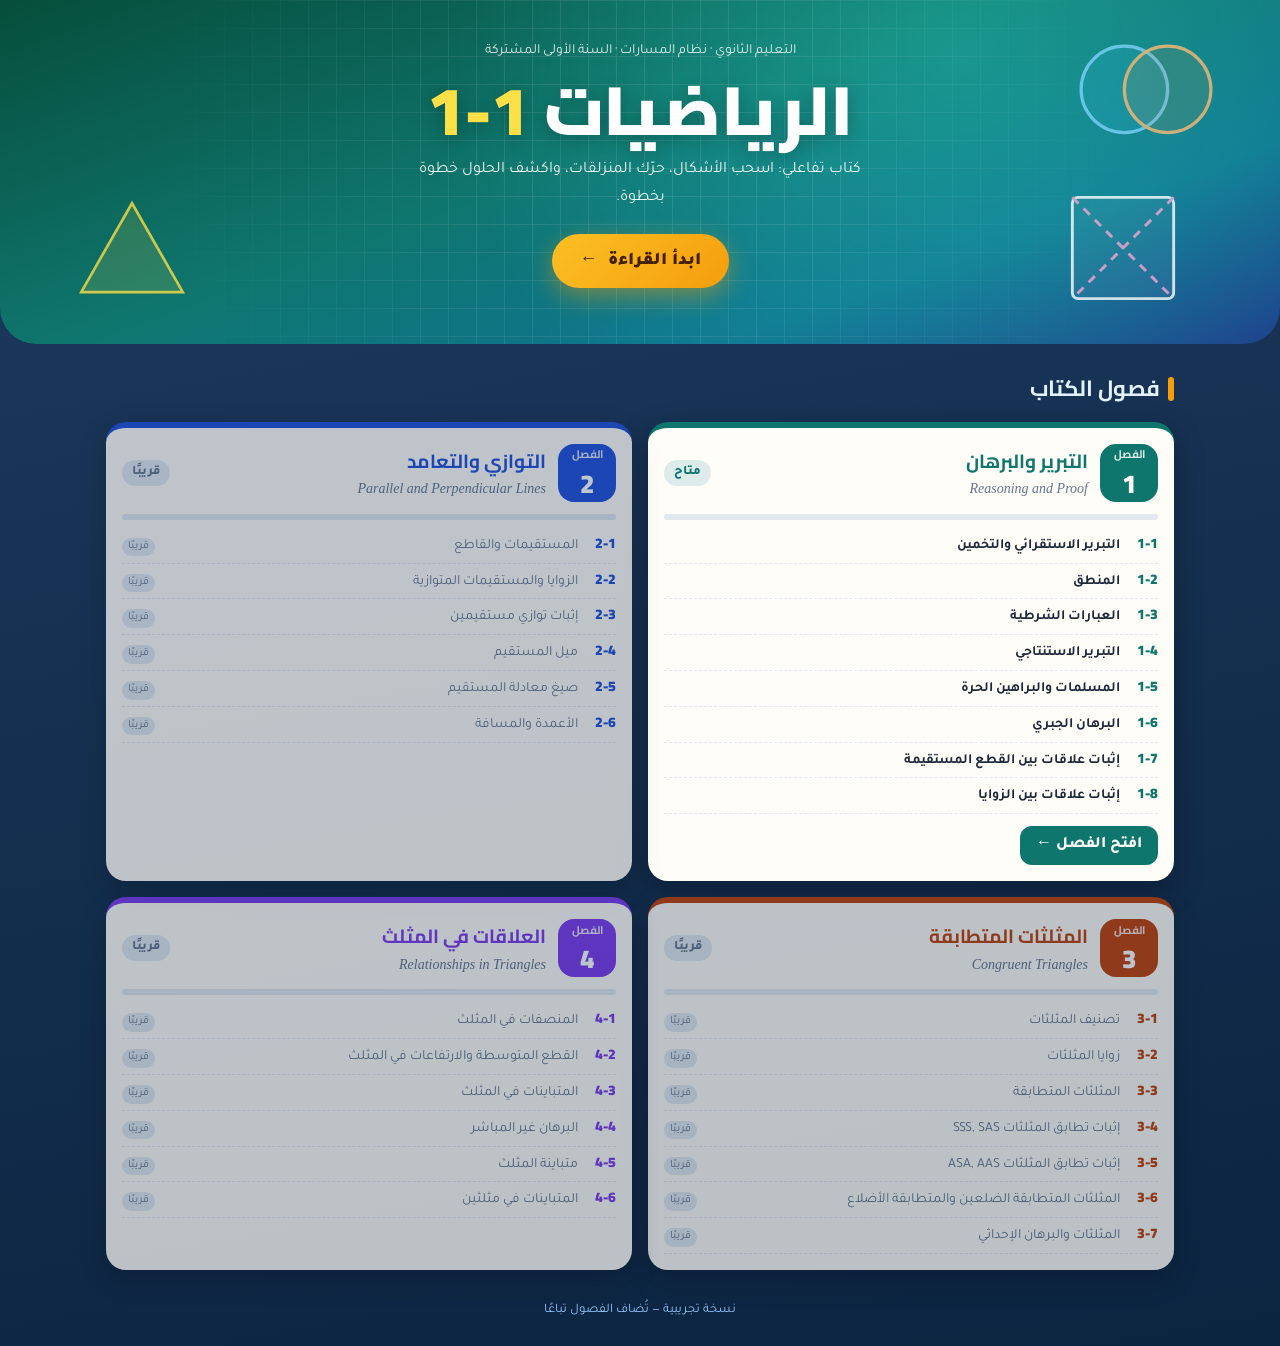
==== index.html @ b1181e98 "Interactive Math 1-1 book: chapter 1 complete Home index, chapter 1 (lessons 1-1 to 1-8) with page-c" ====
<!doctype html>
<html lang="ar" dir="rtl">
<head>
<meta charset="utf-8">
<meta name="viewport" content="width=device-width, initial-scale=1, viewport-fit=cover">
<meta name="theme-color" content="#064e3b">
<title>الرياضيات 1-1 — الكتاب التفاعلي</title>
<link rel="preconnect" href="https://fonts.googleapis.com">
<link rel="preconnect" href="https://fonts.gstatic.com" crossorigin>
<link href="https://fonts.googleapis.com/css2?family=Cairo:wght@600;800;900&family=Tajawal:wght@400;500;700;800&display=swap" rel="stylesheet">
<link rel="stylesheet" href="css/home.css">
</head>
<body>

<header class="hero">
  <div class="hero-grid" aria-hidden="true"></div>
  <svg class="hs h1" viewBox="0 0 104 92" aria-hidden="true"><polygon points="4,88 52,4 100,88" fill="rgba(253,224,71,.16)" stroke="#fde047" stroke-width="2.5"/></svg>
  <svg class="hs h2" viewBox="0 0 110 76" aria-hidden="true"><circle cx="38" cy="38" r="34" fill="rgba(56,189,248,.16)" stroke="#7dd3fc" stroke-width="2.5"/><circle cx="72" cy="38" r="34" fill="rgba(251,146,60,.14)" stroke="#fdba74" stroke-width="2.5"/></svg>
  <svg class="hs h3" viewBox="0 0 76 76" aria-hidden="true"><rect x="3" y="3" width="70" height="70" rx="4" fill="rgba(255,255,255,.06)" stroke="#fff" stroke-width="2"/><line x1="3" y1="3" x2="73" y2="73" stroke="#f9a8d4" stroke-width="2" stroke-dasharray="6 5"/><line x1="73" y1="3" x2="3" y2="73" stroke="#f9a8d4" stroke-width="2" stroke-dasharray="6 5"/></svg>
  <div class="hero-in">
    <div class="eyebrow">التعليم الثانوي · نظام المسارات · السنة الأولى المشتركة</div>
    <h1>الرياضيات <span>1-1</span></h1>
    <p class="lead">كتاب تفاعلي: اسحب الأشكال، حرّك المنزلقات، واكشف الحلول خطوة بخطوة.</p>
    <a class="continue" id="continue" href="chapter-1.html">ابدأ القراءة <span>←</span></a>
  </div>
</header>

<main class="wrap">
  <h2 class="title">فصول الكتاب</h2>
  <div class="chapters" id="chapters"></div>
</main>

<footer class="foot">نسخة تجريبية — تُضاف الفصول تباعًا</footer>

<script>
/* ===== Chapter list. To publish a new chapter: set its `file` (and lessons' `live: true`). ===== */
const CHAPTERS = [
  { no: 1, title: 'التبرير والبرهان', en: 'Reasoning and Proof', color: '#0f766e', file: 'chapter-1.html',
    lessons: [['1-1', 'التبرير الاستقرائي والتخمين', true], ['1-2', 'المنطق', true], ['1-3', 'العبارات الشرطية', true], ['1-4', 'التبرير الاستنتاجي', true], ['1-5', 'المسلمات والبراهين الحرة', true], ['1-6', 'البرهان الجبري', true], ['1-7', 'إثبات علاقات بين القطع المستقيمة', true], ['1-8', 'إثبات علاقات بين الزوايا', true]] },
  { no: 2, title: 'التوازي والتعامد', en: 'Parallel and Perpendicular Lines', color: '#1d4ed8', file: null,
    lessons: [['2-1', 'المستقيمات والقاطع'], ['2-2', 'الزوايا والمستقيمات المتوازية'], ['2-3', 'إثبات توازي مستقيمين'], ['2-4', 'ميل المستقيم'], ['2-5', 'صيغ معادلة المستقيم'], ['2-6', 'الأعمدة والمسافة']] },
  { no: 3, title: 'المثلثات المتطابقة', en: 'Congruent Triangles', color: '#c2410c', file: null,
    lessons: [['3-1', 'تصنيف المثلثات'], ['3-2', 'زوايا المثلثات'], ['3-3', 'المثلثات المتطابقة'], ['3-4', 'إثبات تطابق المثلثات SSS, SAS'], ['3-5', 'إثبات تطابق المثلثات ASA, AAS'], ['3-6', 'المثلثات المتطابقة الضلعين والمتطابقة الأضلاع'], ['3-7', 'المثلثات والبرهان الإحداثي']] },
  { no: 4, title: 'العلاقات في المثلث', en: 'Relationships in Triangles', color: '#7c3aed', file: null,
    lessons: [['4-1', 'المنصفات في المثلث'], ['4-2', 'القطع المتوسطة والارتفاعات في المثلث'], ['4-3', 'المتباينات في المثلث'], ['4-4', 'البرهان غير المباشر'], ['4-5', 'متباينة المثلث'], ['4-6', 'المتباينات في مثلثين']] },
];

function progress(no) {
  try {
    const max = +localStorage.getItem(`ib.ch${no}.max`) || 0, total = +localStorage.getItem(`ib.ch${no}.pages`) || 0;
    return total ? Math.min(100, Math.round(max / total * 100)) : 0;
  } catch (e) { return 0; }
}

const list = document.getElementById('chapters');
let resume = null;
CHAPTERS.forEach((ch) => {
  const live = !!ch.file, pct = live ? progress(ch.no) : 0;
  if (live && pct > 0 && pct < 100 && !resume) resume = ch;
  const el = document.createElement(live ? 'a' : 'div');
  el.className = 'chapter' + (live ? '' : ' soon');
  el.style.setProperty('--c', ch.color);
  if (live) el.href = ch.file;
  el.innerHTML = `
    <div class="ch-top">
      <div class="ch-no"><small>الفصل</small>${ch.no}</div>
      <div class="ch-name"><h3>${ch.title}</h3><i>${ch.en}</i></div>
      <span class="ch-status">${live ? (pct ? pct + '%' : 'متاح') : 'قريبًا'}</span>
    </div>
    <div class="bar"><i style="width:${pct}%"></i></div>
    <ul>${ch.lessons.map(([n, t, ok]) => `<li class="${ok ? 'ok' : ''}"><span class="ln">${n}</span>${t}${ok ? '' : ' <em>قريبًا</em>'}</li>`).join('')}</ul>
    ${live ? `<span class="go">${pct ? 'تابع القراءة' : 'افتح الفصل'} ←</span>` : ''}`;
  list.appendChild(el);
});
if (resume) {
  const c = document.getElementById('continue');
  c.href = resume.file;
  c.firstChild.textContent = `تابع: الفصل ${resume.no} `;
}
</script>
</body>
</html>
---- css/home.css ----
/* ===== Book home page (chapter index) — shares the palette of book.css ===== */
:root {
  --paper: #fffdf7; --ink: #1e293b; --muted: #64748b; --line: #e2e8f0;
  --teal: #0f766e; --orange: #f59e0b; --desk-1: #1e3a5f; --desk-2: #0b2440;
}
* { box-sizing: border-box; }
body {
  margin: 0; font-family: "Tajawal", "Cairo", "Geeza Pro", "Segoe UI", Tahoma, sans-serif; font-size: 16px; line-height: 1.7;
  color: var(--ink); background: linear-gradient(170deg, var(--desk-1), var(--desk-2)); min-height: 100dvh;
}
a { color: inherit; }

.hero {
  position: relative; overflow: hidden; color: #fff; text-align: center;
  padding: calc(40px + env(safe-area-inset-top, 0px)) 20px 56px;
  background: radial-gradient(circle at 75% 15%, rgba(45, 212, 191, .35), transparent 50%),
              linear-gradient(160deg, #064e3b 0%, #0f766e 45%, #0e7490 75%, #1e3a8a 100%);
  border-radius: 0 0 36px 36px;
}
.hero-grid {
  position: absolute; inset: 0; opacity: .14;
  background-image: linear-gradient(rgba(255,255,255,.7) 1px, transparent 1px), linear-gradient(90deg, rgba(255,255,255,.7) 1px, transparent 1px);
  background-size: 28px 28px;
  -webkit-mask-image: radial-gradient(circle at 50% 45%, #000 20%, transparent 75%); mask-image: radial-gradient(circle at 50% 45%, #000 20%, transparent 75%);
}
.hs { position: absolute; width: clamp(54px, 12vw, 110px); opacity: .8; animation: float 8s ease-in-out infinite; }
.h1 { bottom: 14%; left: 6%; }
.h2 { top: 12%; right: 5%; width: clamp(70px, 15vw, 140px); animation-delay: -3s; }
.h3 { bottom: 12%; right: 8%; animation-delay: -5s; }
@keyframes float { 50% { transform: translateY(-10px) rotate(4deg); } }
.hero-in { position: relative; max-width: 640px; margin: 0 auto; }
.eyebrow { font-size: 14px; opacity: .85; }
.hero h1 { font-family: "Cairo", sans-serif; font-weight: 900; font-size: clamp(42px, 11vw, 68px); margin: 6px 0; line-height: 1.2; text-shadow: 0 4px 18px rgba(0,0,0,.25); }
.hero h1 span { direction: ltr; display: inline-block; color: #fde047; }
.lead { opacity: .92; margin: 0 auto 22px; max-width: 460px; }
.continue {
  display: inline-flex; gap: 10px; align-items: center; text-decoration: none;
  background: linear-gradient(135deg, #fbbf24, #f59e0b); color: #422006; font-weight: 900; font-size: 18px;
  padding: 12px 28px; border-radius: 999px; box-shadow: 0 8px 24px rgba(245, 158, 11, .45); transition: transform .2s;
}
.continue:hover { transform: translateY(-2px); }

.wrap { max-width: 1100px; margin: 0 auto; padding: 26px 16px 20px; }
.title { font-family: "Cairo"; color: #e0f2fe; font-size: 22px; margin: 0 0 14px; display: flex; align-items: center; gap: 8px; }
.title::before { content: ""; width: 6px; height: 24px; border-radius: 3px; background: var(--orange); }
.chapters { display: grid; gap: 16px; grid-template-columns: 1fr; }
@media (min-width: 700px) { .chapters { grid-template-columns: 1fr 1fr; } }

.chapter {
  display: block; text-decoration: none; background: var(--paper); border-radius: 20px; padding: 16px;
  border-top: 6px solid var(--c); box-shadow: 0 10px 30px rgba(0,0,0,.25); position: relative;
  transition: transform .25s, box-shadow .25s;
}
a.chapter:hover { transform: translateY(-4px); box-shadow: 0 16px 40px rgba(0,0,0,.35); }
.chapter.soon { opacity: .72; }
.ch-top { display: flex; align-items: center; gap: 12px; }
.ch-no {
  flex: none; width: 58px; height: 58px; border-radius: 16px; background: var(--c); color: #fff;
  display: grid; place-items: center; font-family: "Cairo"; font-weight: 900; font-size: 26px; line-height: 1;
}
.ch-no small { font-size: 11px; font-weight: 700; opacity: .85; }
.ch-name { flex: 1; min-width: 0; }
.ch-name h3 { margin: 0; font-family: "Cairo"; font-size: 19px; color: var(--c); }
.ch-name i { display: block; direction: ltr; text-align: right; font-family: Georgia, serif; color: var(--muted); font-size: 14px; }
.ch-status { font-size: 13px; font-weight: 800; padding: 2px 10px; border-radius: 999px; background: color-mix(in srgb, var(--c) 14%, white); color: var(--c); }
.soon .ch-status { background: var(--line); color: var(--muted); }
.bar { height: 6px; border-radius: 6px; background: var(--line); margin: 12px 0 8px; overflow: hidden; }
.bar i { display: block; height: 100%; background: var(--c); border-radius: 6px; }
.chapter ul { list-style: none; margin: 0; padding: 0; font-size: 14px; }
.chapter li { display: flex; gap: 8px; align-items: baseline; padding: 4px 0; border-bottom: 1px dashed var(--line); color: var(--muted); }
.chapter li.ok { color: var(--ink); font-weight: 700; }
.chapter li .ln { direction: ltr; font-weight: 900; color: var(--c); min-width: 30px; font-family: "Cairo"; }
.chapter li em { font-style: normal; font-size: 11px; background: var(--line); border-radius: 999px; padding: 0 6px; margin-inline-start: auto; }
.go { display: inline-block; margin-top: 12px; background: var(--c); color: #fff; font-weight: 800; padding: 6px 16px; border-radius: 12px; }
.foot { text-align: center; color: #93c5fd; font-size: 13px; padding: 10px 16px calc(24px + env(safe-area-inset-bottom, 0px)); }
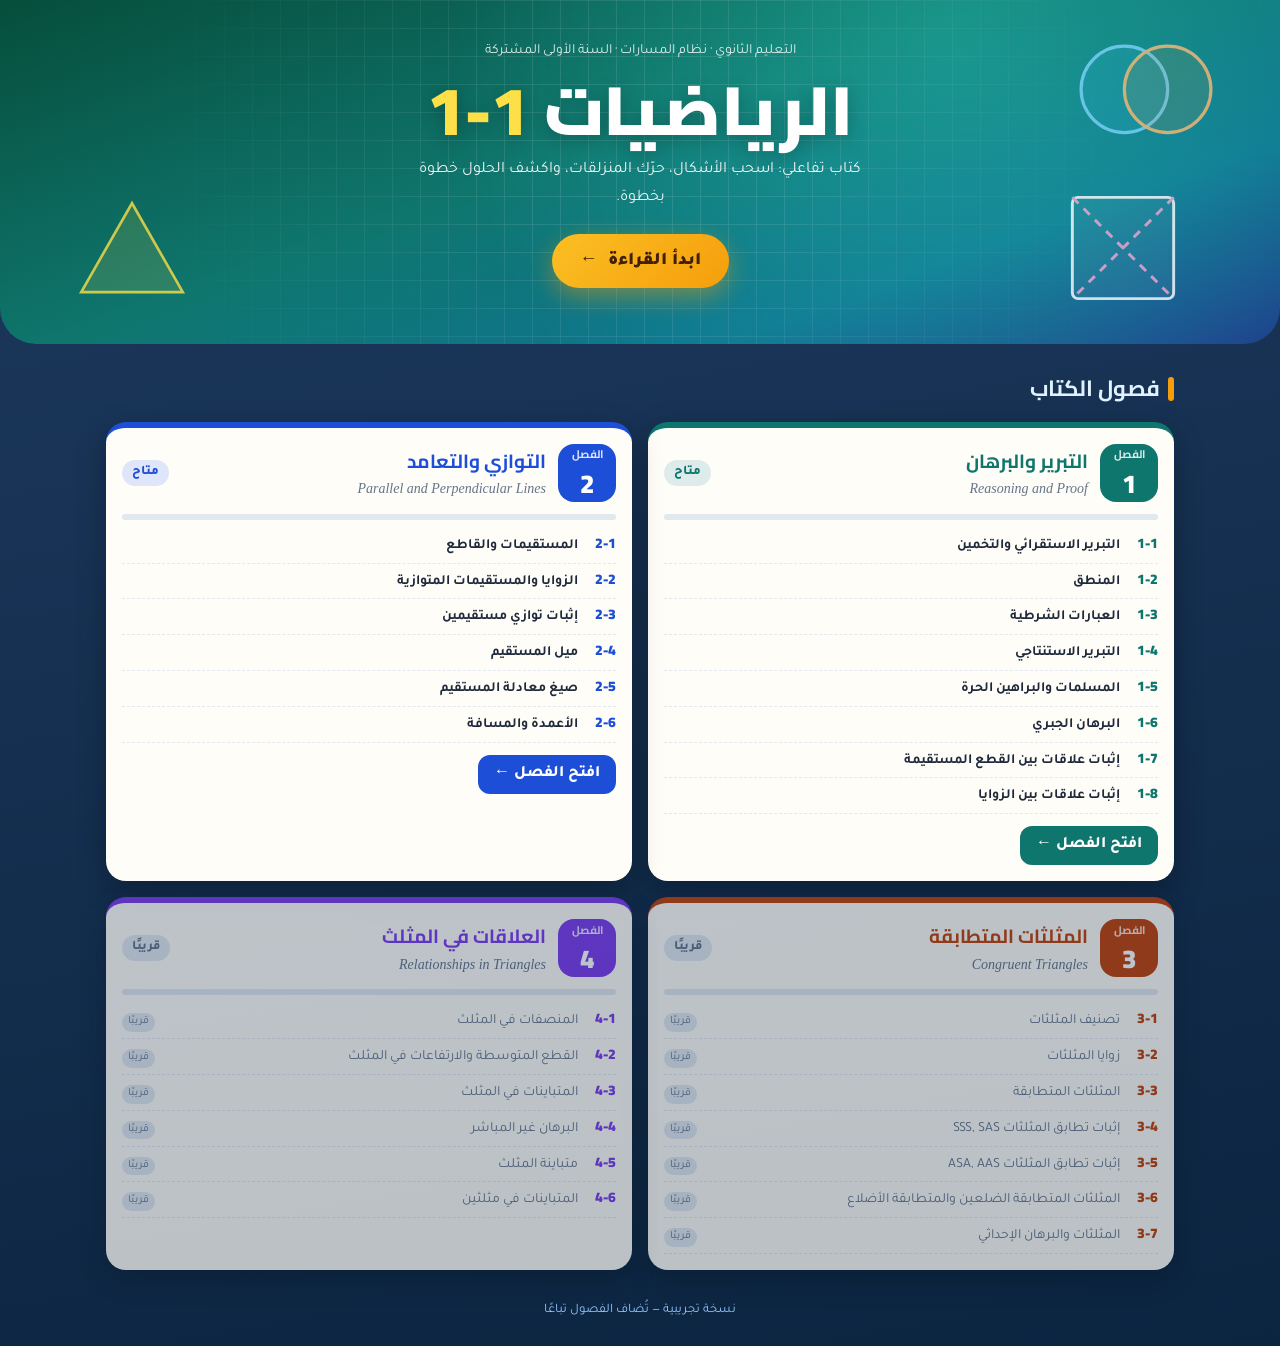
==== commit bbdf7b60: "Add chapter 2 (Parallel and Perpendicular Lines), page jump, angle arcs - chapter-2.html: lessons 2-" ====
--- a/index.html
+++ b/index.html
@@ -37,8 +37,8 @@
 const CHAPTERS = [
   { no: 1, title: 'التبرير والبرهان', en: 'Reasoning and Proof', color: '#0f766e', file: 'chapter-1.html',
     lessons: [['1-1', 'التبرير الاستقرائي والتخمين', true], ['1-2', 'المنطق', true], ['1-3', 'العبارات الشرطية', true], ['1-4', 'التبرير الاستنتاجي', true], ['1-5', 'المسلمات والبراهين الحرة', true], ['1-6', 'البرهان الجبري', true], ['1-7', 'إثبات علاقات بين القطع المستقيمة', true], ['1-8', 'إثبات علاقات بين الزوايا', true]] },
-  { no: 2, title: 'التوازي والتعامد', en: 'Parallel and Perpendicular Lines', color: '#1d4ed8', file: null,
-    lessons: [['2-1', 'المستقيمات والقاطع'], ['2-2', 'الزوايا والمستقيمات المتوازية'], ['2-3', 'إثبات توازي مستقيمين'], ['2-4', 'ميل المستقيم'], ['2-5', 'صيغ معادلة المستقيم'], ['2-6', 'الأعمدة والمسافة']] },
+  { no: 2, title: 'التوازي والتعامد', en: 'Parallel and Perpendicular Lines', color: '#1d4ed8', file: 'chapter-2.html',
+    lessons: [['2-1', 'المستقيمات والقاطع', true], ['2-2', 'الزوايا والمستقيمات المتوازية', true], ['2-3', 'إثبات توازي مستقيمين', true], ['2-4', 'ميل المستقيم', true], ['2-5', 'صيغ معادلة المستقيم', true], ['2-6', 'الأعمدة والمسافة', true]] },
   { no: 3, title: 'المثلثات المتطابقة', en: 'Congruent Triangles', color: '#c2410c', file: null,
     lessons: [['3-1', 'تصنيف المثلثات'], ['3-2', 'زوايا المثلثات'], ['3-3', 'المثلثات المتطابقة'], ['3-4', 'إثبات تطابق المثلثات SSS, SAS'], ['3-5', 'إثبات تطابق المثلثات ASA, AAS'], ['3-6', 'المثلثات المتطابقة الضلعين والمتطابقة الأضلاع'], ['3-7', 'المثلثات والبرهان الإحداثي']] },
   { no: 4, title: 'العلاقات في المثلث', en: 'Relationships in Triangles', color: '#7c3aed', file: null,
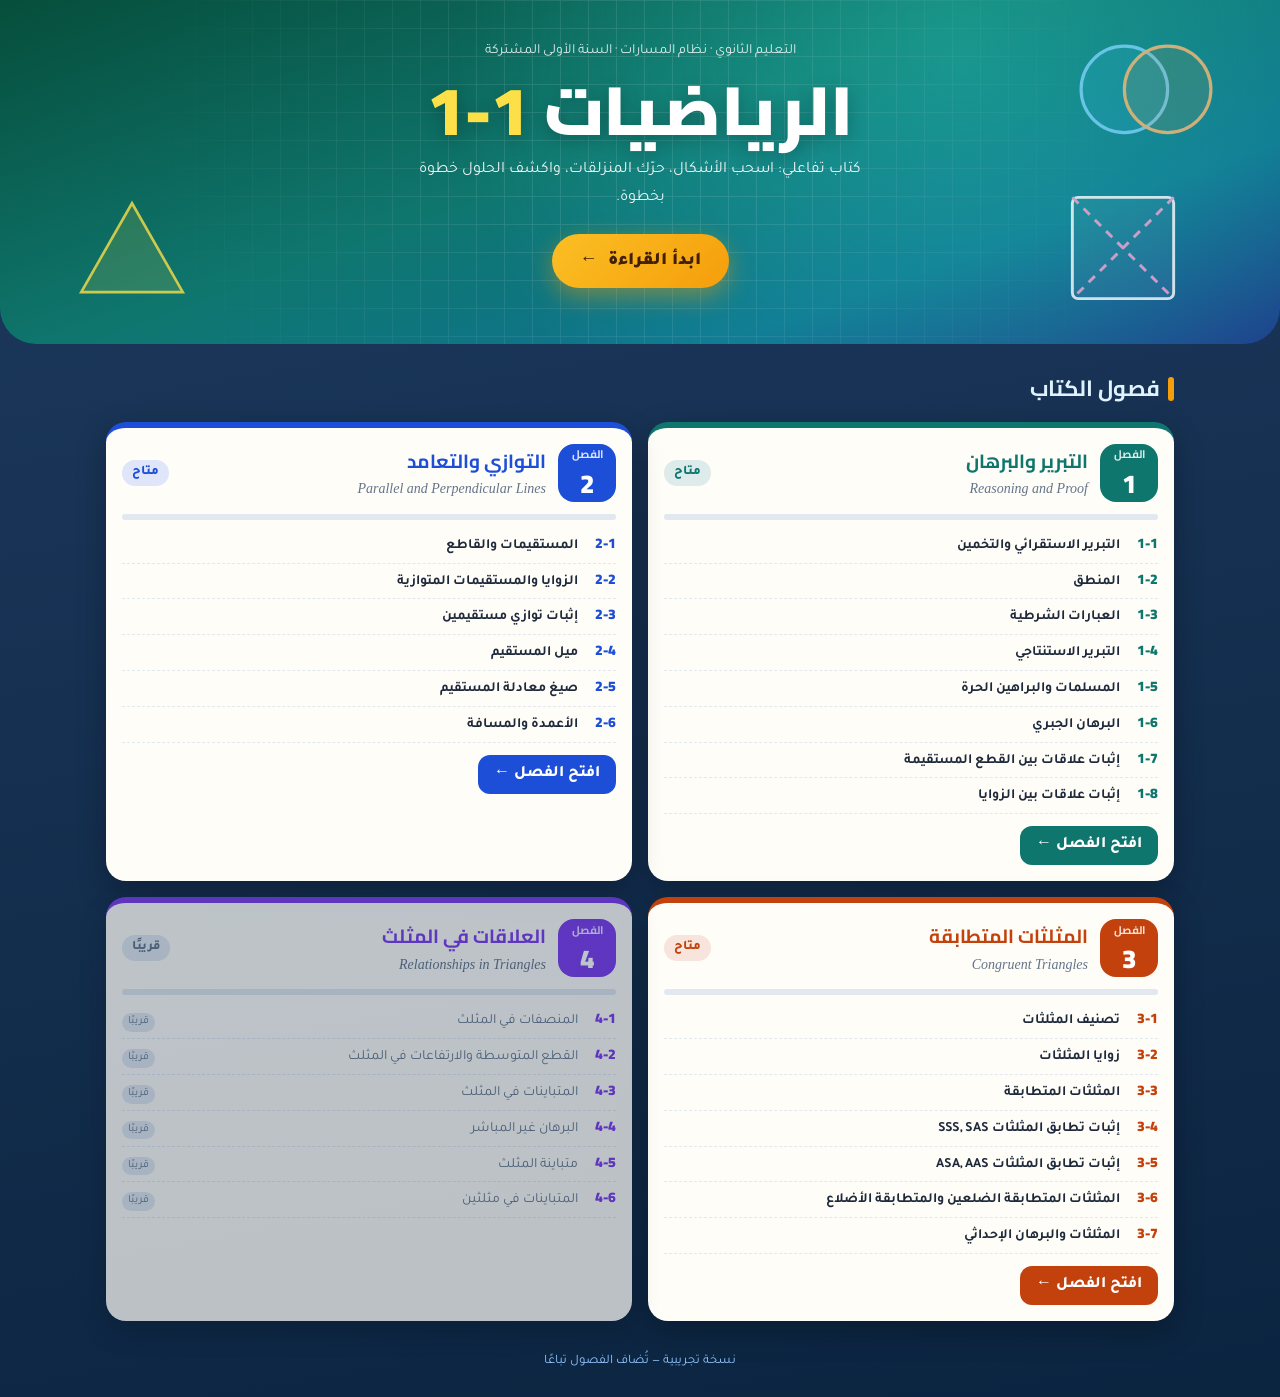
==== commit 5e98769d: "Add chapter 3 (Congruent Triangles) Lessons 3-1 to 3-7 with examples, checks and exercises; new widg" ====
--- a/index.html
+++ b/index.html
@@ -39,8 +39,8 @@
     lessons: [['1-1', 'التبرير الاستقرائي والتخمين', true], ['1-2', 'المنطق', true], ['1-3', 'العبارات الشرطية', true], ['1-4', 'التبرير الاستنتاجي', true], ['1-5', 'المسلمات والبراهين الحرة', true], ['1-6', 'البرهان الجبري', true], ['1-7', 'إثبات علاقات بين القطع المستقيمة', true], ['1-8', 'إثبات علاقات بين الزوايا', true]] },
   { no: 2, title: 'التوازي والتعامد', en: 'Parallel and Perpendicular Lines', color: '#1d4ed8', file: 'chapter-2.html',
     lessons: [['2-1', 'المستقيمات والقاطع', true], ['2-2', 'الزوايا والمستقيمات المتوازية', true], ['2-3', 'إثبات توازي مستقيمين', true], ['2-4', 'ميل المستقيم', true], ['2-5', 'صيغ معادلة المستقيم', true], ['2-6', 'الأعمدة والمسافة', true]] },
-  { no: 3, title: 'المثلثات المتطابقة', en: 'Congruent Triangles', color: '#c2410c', file: null,
-    lessons: [['3-1', 'تصنيف المثلثات'], ['3-2', 'زوايا المثلثات'], ['3-3', 'المثلثات المتطابقة'], ['3-4', 'إثبات تطابق المثلثات SSS, SAS'], ['3-5', 'إثبات تطابق المثلثات ASA, AAS'], ['3-6', 'المثلثات المتطابقة الضلعين والمتطابقة الأضلاع'], ['3-7', 'المثلثات والبرهان الإحداثي']] },
+  { no: 3, title: 'المثلثات المتطابقة', en: 'Congruent Triangles', color: '#c2410c', file: 'chapter-3.html',
+    lessons: [['3-1', 'تصنيف المثلثات', true], ['3-2', 'زوايا المثلثات', true], ['3-3', 'المثلثات المتطابقة', true], ['3-4', 'إثبات تطابق المثلثات SSS, SAS', true], ['3-5', 'إثبات تطابق المثلثات ASA, AAS', true], ['3-6', 'المثلثات المتطابقة الضلعين والمتطابقة الأضلاع', true], ['3-7', 'المثلثات والبرهان الإحداثي', true]] },
   { no: 4, title: 'العلاقات في المثلث', en: 'Relationships in Triangles', color: '#7c3aed', file: null,
     lessons: [['4-1', 'المنصفات في المثلث'], ['4-2', 'القطع المتوسطة والارتفاعات في المثلث'], ['4-3', 'المتباينات في المثلث'], ['4-4', 'البرهان غير المباشر'], ['4-5', 'متباينة المثلث'], ['4-6', 'المتباينات في مثلثين']] },
 ];
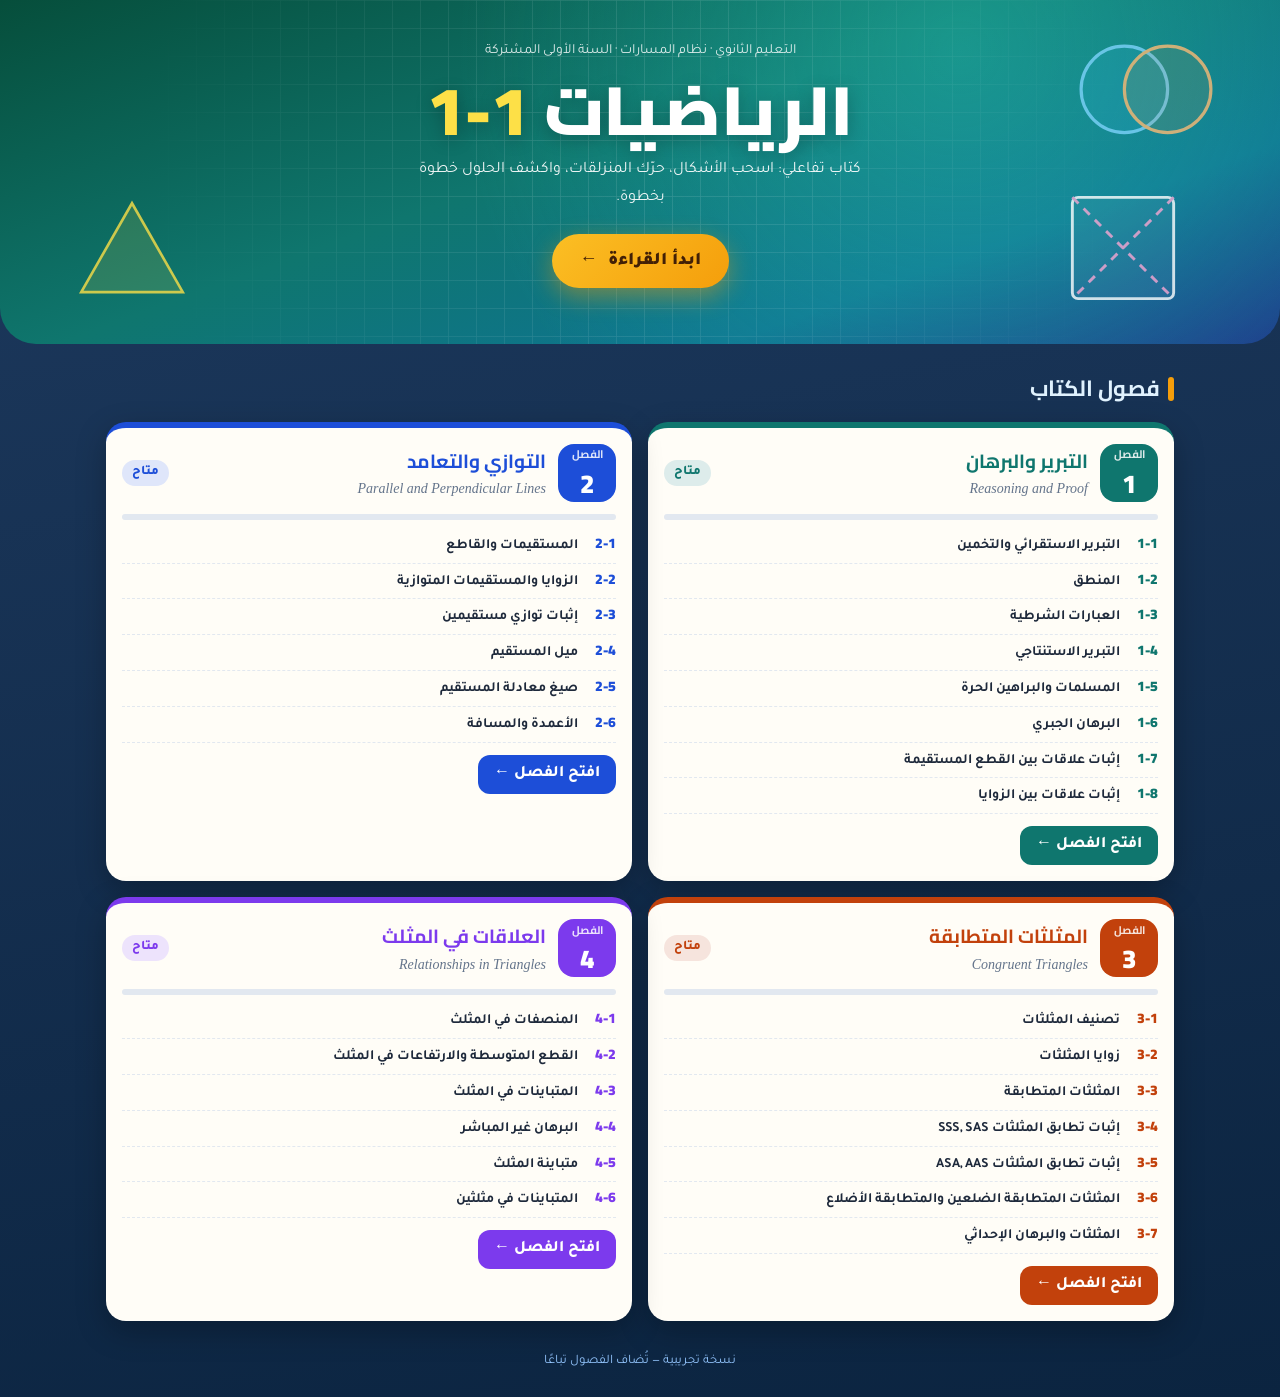
==== commit 5320623f: "Add chapter 4 (Relationships in Triangle) Co-Authored-By: Claude Opus 5.5 <noreply@anthropic.com>" ====
--- a/index.html
+++ b/index.html
@@ -41,8 +41,8 @@
     lessons: [['2-1', 'المستقيمات والقاطع', true], ['2-2', 'الزوايا والمستقيمات المتوازية', true], ['2-3', 'إثبات توازي مستقيمين', true], ['2-4', 'ميل المستقيم', true], ['2-5', 'صيغ معادلة المستقيم', true], ['2-6', 'الأعمدة والمسافة', true]] },
   { no: 3, title: 'المثلثات المتطابقة', en: 'Congruent Triangles', color: '#c2410c', file: 'chapter-3.html',
     lessons: [['3-1', 'تصنيف المثلثات', true], ['3-2', 'زوايا المثلثات', true], ['3-3', 'المثلثات المتطابقة', true], ['3-4', 'إثبات تطابق المثلثات SSS, SAS', true], ['3-5', 'إثبات تطابق المثلثات ASA, AAS', true], ['3-6', 'المثلثات المتطابقة الضلعين والمتطابقة الأضلاع', true], ['3-7', 'المثلثات والبرهان الإحداثي', true]] },
-  { no: 4, title: 'العلاقات في المثلث', en: 'Relationships in Triangles', color: '#7c3aed', file: null,
-    lessons: [['4-1', 'المنصفات في المثلث'], ['4-2', 'القطع المتوسطة والارتفاعات في المثلث'], ['4-3', 'المتباينات في المثلث'], ['4-4', 'البرهان غير المباشر'], ['4-5', 'متباينة المثلث'], ['4-6', 'المتباينات في مثلثين']] },
+  { no: 4, title: 'العلاقات في المثلث', en: 'Relationships in Triangles', color: '#7c3aed', file: 'chapter-4.html',
+    lessons: [['4-1', 'المنصفات في المثلث', true], ['4-2', 'القطع المتوسطة والارتفاعات في المثلث', true], ['4-3', 'المتباينات في المثلث', true], ['4-4', 'البرهان غير المباشر', true], ['4-5', 'متباينة المثلث', true], ['4-6', 'المتباينات في مثلثين', true]] },
 ];
 
 function progress(no) {
